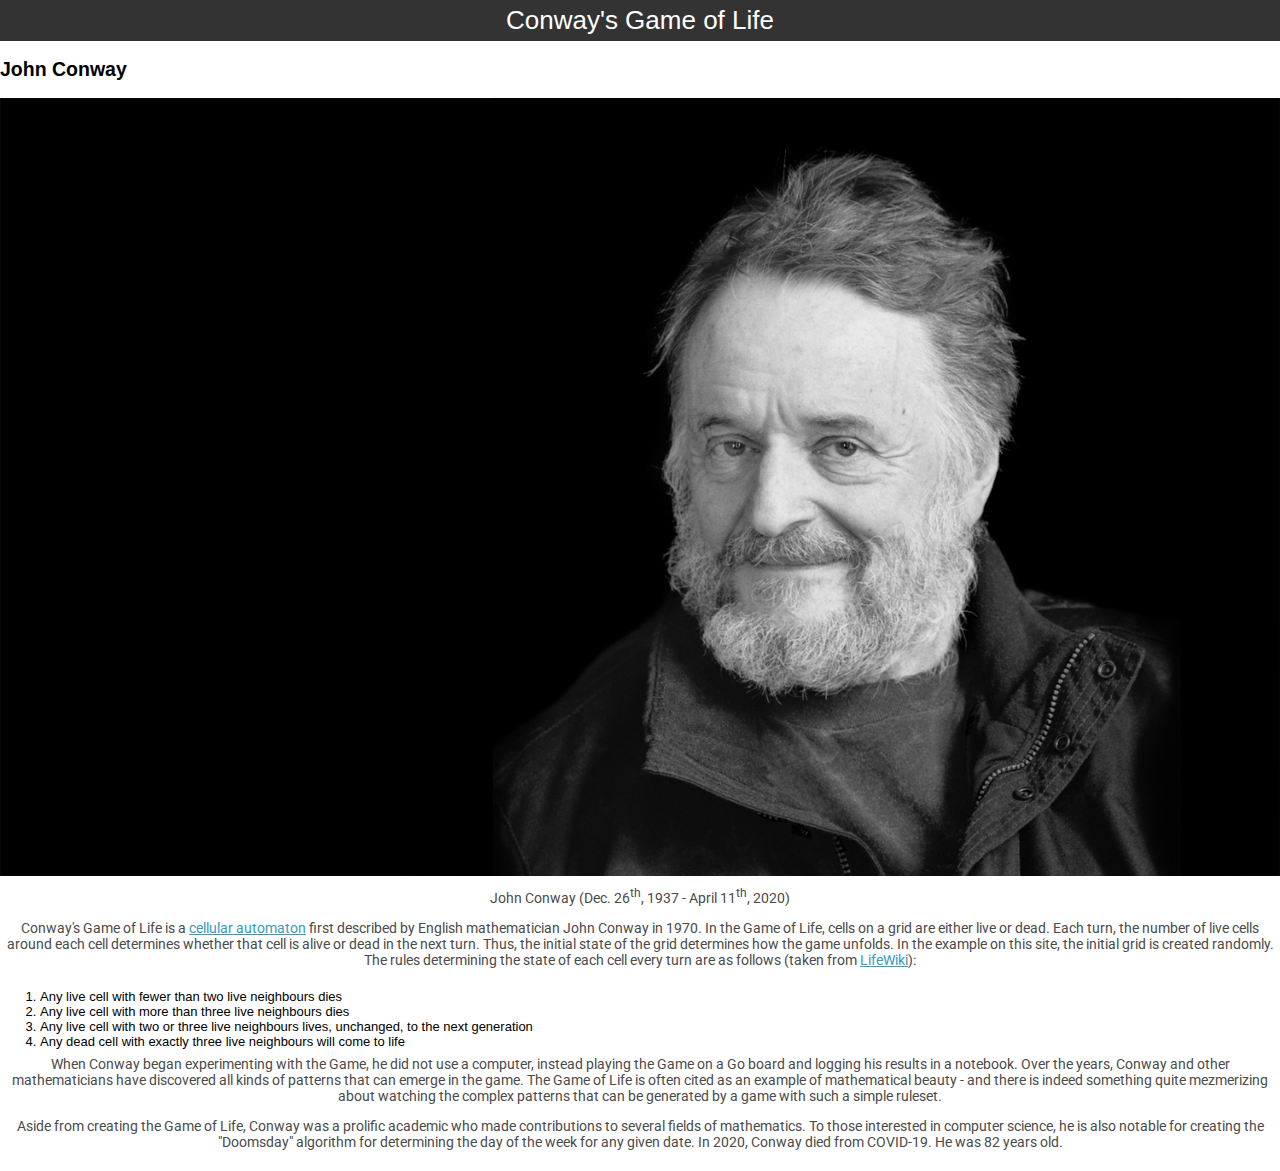
==== about.html @ f6c79c5d "Added an about page (under construction)" ====
<!DOCTYPE HTML>
<html lang="en-US">
    <head>
        <meta charset="utf-8">
        <meta name="author" content="Hunter">
        <meta name="description" content="A tribute page describing the life of Dr. John Conway.">
        <link rel="stylesheet" href="style.css" type="text/css">
        <link href="https://fonts.googleapis.com/css2?family=Roboto:ital,wght@1,300&display=swap" rel="stylesheet">
        <link href="https://fonts.googleapis.com/icon?family=Material+Icons" rel="stylesheet"> 
        <title>Conway's Game of Life</title>
    </head>
    <body>
        <main id="main">
        <header>
            <h1>Conway's Game of Life</h1>
        </header>
        <h2 id="title">John Conway</h2>
        <div id="img-div">
            <img src="images/john-conway.jpg" id="image" alt="A picture of Dr. John Conway">
            <p id="img-caption">John Conway (Dec. 26<sup>th</sup>, 1937 - April 11<sup>th</sup>, 2020)</p>
        </div>
        <article id="tribute-info">
        <p>Conway's Game of Life is a <a href="https://en.wikipedia.org/wiki/Cellular_automaton">cellular automaton</a> first described by English mathematician John Conway in 1970. In the Game of Life, cells on a grid are either live or dead. Each turn, the number of live cells around each cell determines whether that cell is alive or dead in the next turn. Thus, the initial state of the grid determines how the game unfolds. In the example on this site, the initial grid is created randomly. The rules determining the state of each cell every turn are as follows (taken from <a href="https://www.conwaylife.com/wiki/Conway%27s_Game_of_Life">LifeWiki</a>):</p>
        <ol>
            <li>Any live cell with fewer than two live neighbours dies</li>
            <li>Any live cell with more than three live neighbours dies</li>
            <li>Any live cell with two or three live neighbours lives, unchanged, to the next generation</li>
            <li>Any dead cell with exactly three live neighbours will come to life</li>
        </ol>
        <p>When Conway began experimenting with the Game, he did not use a computer, instead playing the Game on a Go board and logging his results in a notebook. Over the years, Conway and other mathematicians have discovered all kinds of patterns that can emerge in the game. The Game of Life is often cited as an example of mathematical beauty - and there is indeed something quite mezmerizing about watching the complex patterns that can be generated by a game with such a simple ruleset.</p>
        <p>Aside from creating the Game of Life, Conway was a prolific academic who made contributions to several fields of mathematics. To those interested in computer science, he is also notable for creating the "Doomsday" algorithm for determining the day of the week for any given date. In 2020, Conway died from COVID-19. He was 82 years old.</p>
        </article>
        </main>
    </body>
</html>
---- style.css ----
/* General elements*/
html {
    font-size: 13px;
    font-family: Arial, Helvetica, sans-serif;
}

body {
    margin: 0 auto;
}

p {
    text-align: center;
}

main p {
    position: relative;
    bottom: 7px;
    font-family: 'Roboto', sans-serif;
    font-size: 14px;
    color: #4a4a4a;
}

a:link {
    color: #349cbf;
}

a:visited, a:hover {
    color: #40c2ed;
}

a:hover {
    text-decoration: none;
}

h1 {
    text-align: center;
}

header h1 {
    color: white;
    background-color: #333;
    font-weight: lighter;
    margin-top: 0;
    padding: 5px;
}

button {
    cursor: pointer;
}

button:disabled {
    cursor: auto;
}

/* Main game UI elements */ 
#game-container {
    width: 50vw;
    height: 75vh;
    position: absolute;
    top: 50%;
    left: 50%;
    transform: translate(-50%, -50%);
}

#grid-container {
    width: 100%;
    height: 90%;
    border: 1px solid#4a4a4a;
}

#controls {
    text-align: center;
}

#controls button {
    margin: 10px;
}

#speed-slider {
    position: relative;
    top: 10px;
    direction: rtl;
}

/* Grid table styling */ 
table {
    border-collapse: collapse;
    width: 100%;
    height: 100%;
}

td.live {
    background-color: #333;
}

td.dead {
    background-color: white;
}

td:hover {
    background-color: #808080;
}

/* Footer */
footer {
    position: absolute;
    bottom: 10px;
    width: 100%;
    text-align: center;
}

footer * {
    padding: 5px;
    font-size: 12px;
}

footer img {
    width: 12px;
    height: 12px;
    position: relative;
    top: 6px;
}

/* Contact page */

p.contact {
    font-family: 'Roboto', sans-serif;
    font-size: 16px;
    width: 50%;
    margin: 0 auto;
    line-height: 1.6;
    text-align: left;
    color: #4a4a4a
}

form {
    font-family: 'Roboto', sans-serif;
    font-size: 16px;
    display: grid;
    grid-template-columns: 1fr;
    grid-gap: 10px;
    margin: 0 auto;
    padding: 10px;
    width: 33%;
}

form input {
    outline: none;
    border: none;
    margin-top: 10px;
    margin-bottom: 10px;
    border-bottom: 1px solid #4a4a4a;
    animation-name: fade;
    animation-duration: 2s;
    animation-fill-mode: forwards;
}

textarea {
    opacity: 0;
    margin-top: 10px;
    animation-name: fade;
    animation-duration: 1s;
    animation-delay: 2s;
    animation-fill-mode: forwards;
}

@keyframes fade {
    from {
        opacity: 0;
    }
    to {
        opacity: 1;
    }
}

button[type=submit] {
    opacity: 0;
    color: white;
    background-color: #333;
    padding: 10px;
    font-size: 1.1rem; 
    border: none;
    border-radius: 20px;
    width: 25%;
    margin: 0 auto;
    margin-top: 10px;
    animation-name: fade;
    animation-duration: 1s;
    animation-delay: 3s;
    animation-fill-mode: forwards;
}

/* About/Tribute page elements */ 
#image {
    width: 100vw;
    height: auto;
}

/* Mobile media queries */
@media (max-width: 770px) {
    header h1 {
        font-size: 1.6rem;
    }

    #title {
        text-align: center;
        color: black;
    }
}
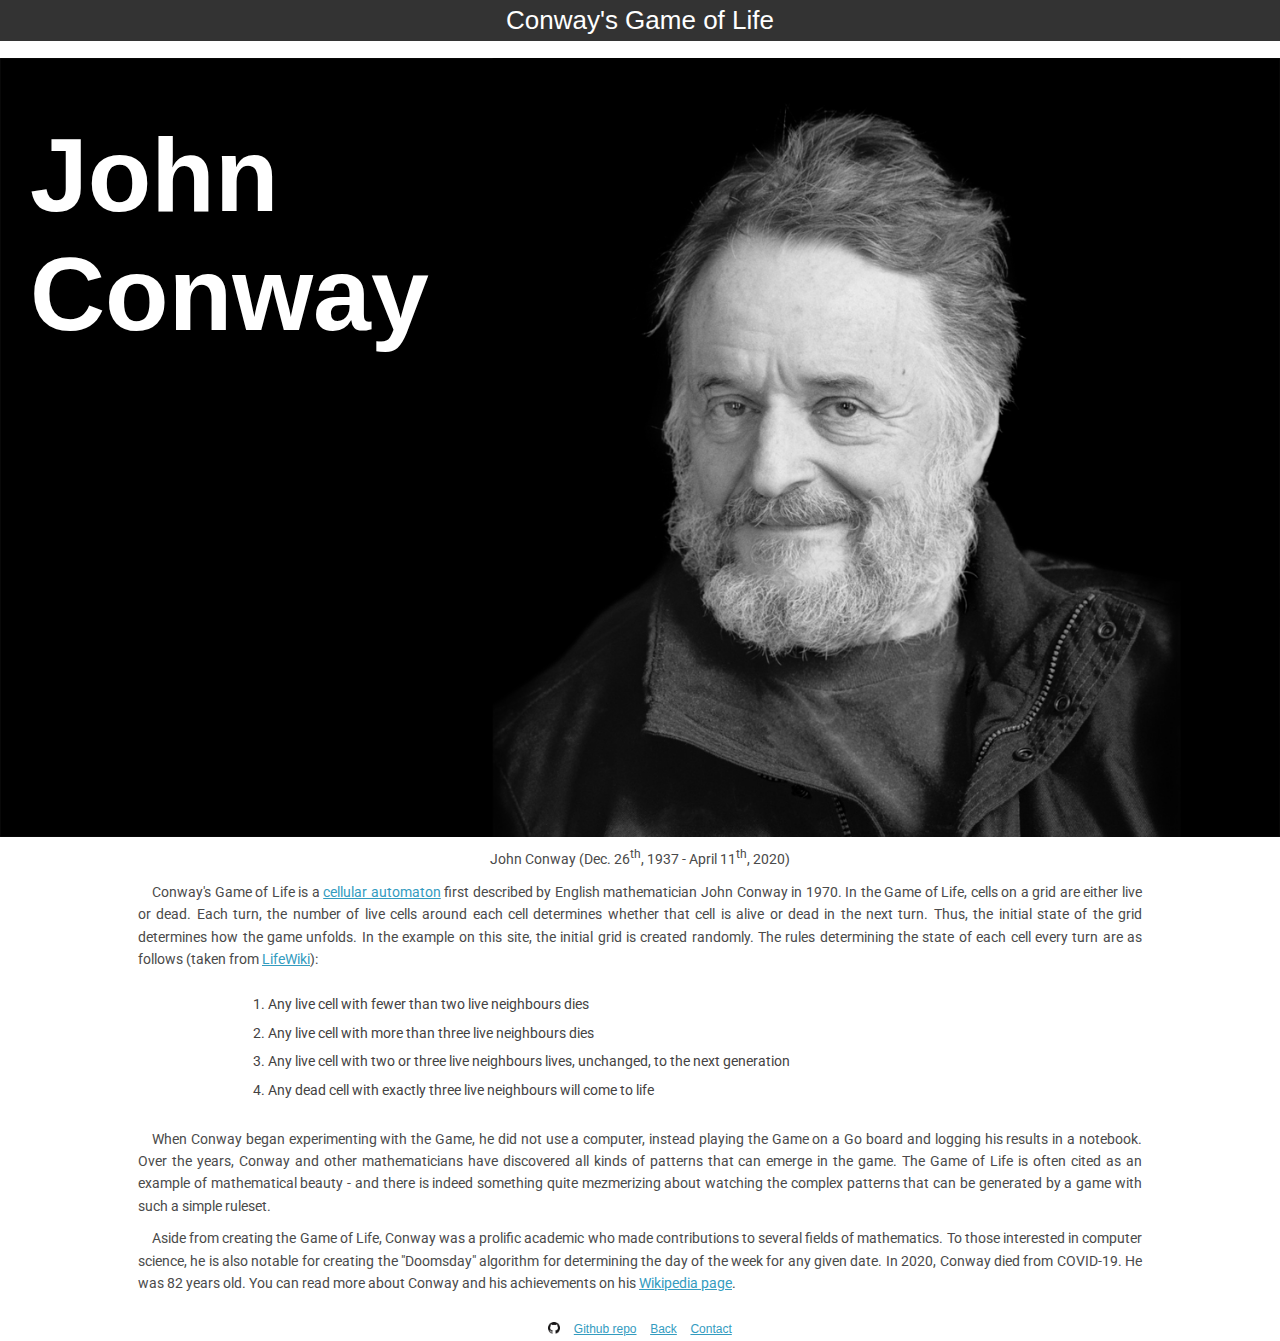
==== commit f119e54a: "Added an about page, made the contact page more responsive" ====
--- a/about.html
+++ b/about.html
@@ -28,8 +28,14 @@
             <li>Any dead cell with exactly three live neighbours will come to life</li>
         </ol>
         <p>When Conway began experimenting with the Game, he did not use a computer, instead playing the Game on a Go board and logging his results in a notebook. Over the years, Conway and other mathematicians have discovered all kinds of patterns that can emerge in the game. The Game of Life is often cited as an example of mathematical beauty - and there is indeed something quite mezmerizing about watching the complex patterns that can be generated by a game with such a simple ruleset.</p>
-        <p>Aside from creating the Game of Life, Conway was a prolific academic who made contributions to several fields of mathematics. To those interested in computer science, he is also notable for creating the "Doomsday" algorithm for determining the day of the week for any given date. In 2020, Conway died from COVID-19. He was 82 years old.</p>
+        <p>Aside from creating the Game of Life, Conway was a prolific academic who made contributions to several fields of mathematics. To those interested in computer science, he is also notable for creating the "Doomsday" algorithm for determining the day of the week for any given date. In 2020, Conway died from COVID-19. He was 82 years old. You can read more about Conway and his achievements on his <a href="https://en.wikipedia.org/wiki/John_Horton_Conway" target="_blank" id="tribute-link">Wikipedia page</a>.</p>
         </article>
+        <footer>
+            <img src="images/GitHub-Mark-32px.png"/>
+            <a href="https://github.com/huntingb/Conway">Github repo</a>
+            <a href="index.html">Back</a>
+            <a href="contact.html">Contact</a>
+        </footer>
         </main>
     </body>
 </html>--- a/style.css
+++ b/style.css
@@ -191,9 +191,41 @@
 }
 
 /* About/Tribute page elements */ 
-#image {
+#img-div {
     width: 100vw;
     height: auto;
+}
+#image {
+    width: 100%;
+    height: auto;
+}
+
+#tribute-info {
+    font-family: Roboto, sans-serif;
+}
+
+#tribute-info p {
+    text-align: justify;
+    text-indent: 1em;
+    line-height: 1.6;
+    margin: 10px;
+    text-justify: auto;
+}
+
+#tribute-info ol {
+    margin-bottom: 30px;
+}
+
+#tribute-info li {
+    color: #444242;
+    font-size: 1.1em;
+    font-family: Roboto;
+    margin-left: 100px;
+    line-height: 2;
+}
+
+main footer {
+    position: static;
 }
 
 /* Mobile media queries */
@@ -202,8 +234,43 @@
         font-size: 1.6rem;
     }
 
+    p.contact {
+        width: 90%;
+        text-align: justify;
+    }
+
+    form {
+        position: relative;
+        width: 80%;
+    }
+
+    button[type=submit] {
+        width: 60px;
+    }
+
     #title {
         text-align: center;
         color: black;
     }
+
+    #tribute-info li {
+        margin-left: 10px;
+        font-size: 0.95em;
+    }
+}
+
+@media (min-width: 770px) {
+    #title {
+        color: white;
+        font-size: 8rem;
+        position: absolute;
+        top: 30px;
+        left: 30px;
+        width: 40%;
+    }
+
+    #tribute-info {
+        width: 80%;
+        margin: auto;
+    }
 }